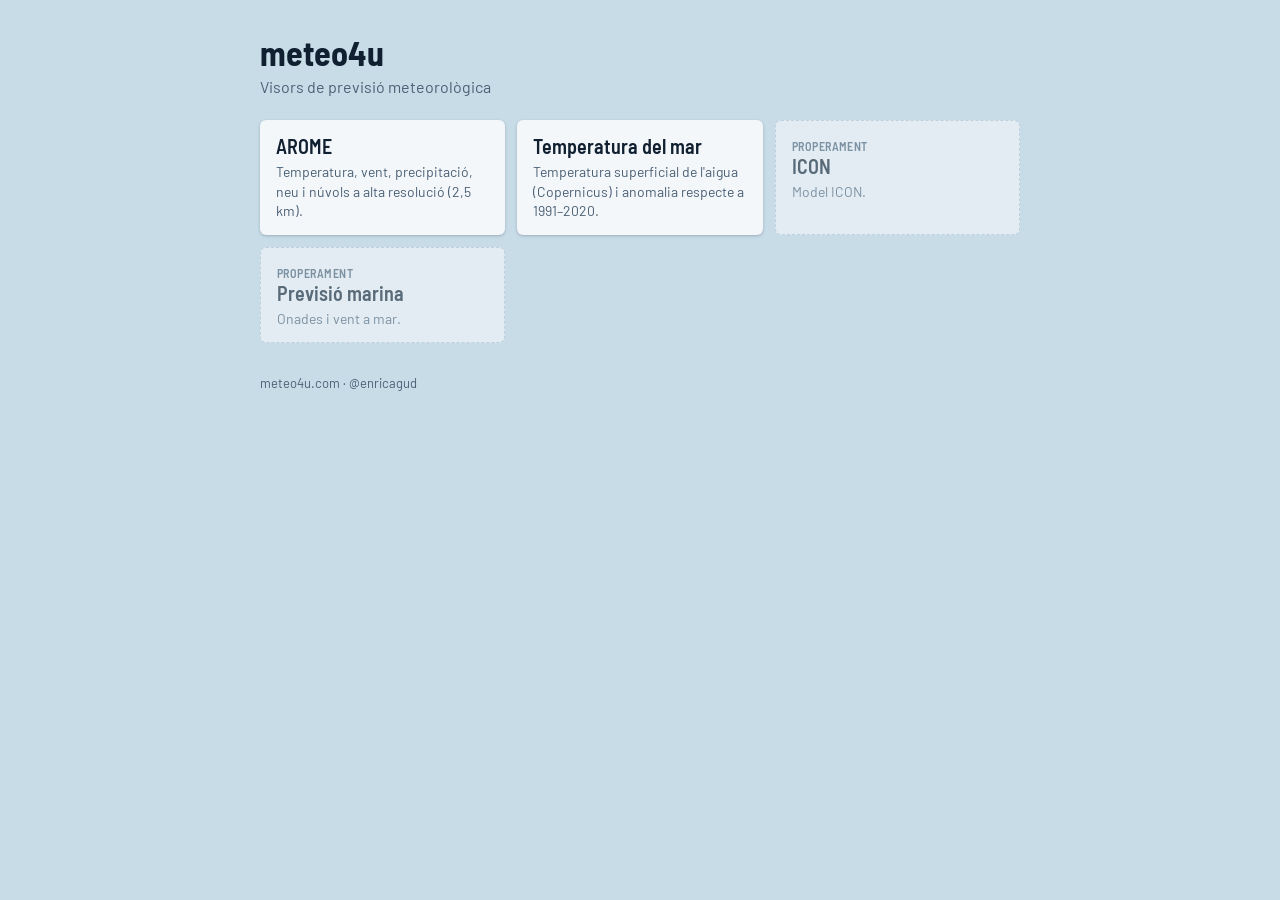
==== index.html @ d197616e "Portada de la web, READMEs dels visors i petites correccions - index.html: portada amb enllaços als " ====
<!DOCTYPE html>
<html lang="ca">
<head>
<meta charset="utf-8">
<meta name="viewport" content="width=device-width, initial-scale=1">
<title>meteo4u · visors de previsió</title>
<link rel="preconnect" href="https://fonts.googleapis.com">
<link rel="stylesheet" href="https://fonts.googleapis.com/css2?family=Barlow:wght@400;500&family=Barlow+Semi+Condensed:wght@500;600;700&display=swap">
<style>
  :root {
    --ink: #102030;
    --ink-soft: #4a6075;
    --panel: #f4f7fa;
    --line: #b9c8d6;
    --sea: #c8dce8;
    --sans: "Barlow", "Helvetica Neue", Arial, sans-serif;
    --cond: "Barlow Semi Condensed", "Arial Narrow", Arial, sans-serif;
  }
  html, body { margin: 0; }
  body { background: var(--sea); color: var(--ink); font-family: var(--sans); min-height: 100vh; }
  main { max-width: 760px; margin: 0 auto; padding: 32px 16px 48px; }
  h1 { font-family: var(--cond); font-weight: 700; font-size: 34px; margin: 0; }
  .sub { color: var(--ink-soft); margin: 4px 0 24px; }
  .grid { display: grid; grid-template-columns: repeat(auto-fill, minmax(220px, 1fr)); gap: 12px; }
  .card {
    display: block; padding: 14px 16px; border-radius: 6px; background: var(--panel);
    box-shadow: 0 1px 3px rgba(16, 32, 48, 0.25); color: inherit; text-decoration: none;
  }
  a.card:hover { box-shadow: 0 2px 8px rgba(16, 32, 48, 0.3); }
  a.card:focus-visible { outline: 2px solid var(--ink); outline-offset: 2px; }
  .card h2 { font-family: var(--cond); font-weight: 600; font-size: 20px; margin: 0; }
  .card p { font-size: 14px; color: var(--ink-soft); margin: 4px 0 0; line-height: 1.4; }
  .card.soon { opacity: 0.6; box-shadow: none; border: 1px dashed var(--line); }
  .tag { font-family: var(--cond); font-weight: 600; font-size: 12px; text-transform: uppercase; letter-spacing: 0.04em; color: var(--ink-soft); }
  footer { margin-top: 32px; font-size: 13px; color: var(--ink-soft); }
</style>
</head>
<body>
<main>
  <h1>meteo4u</h1>
  <p class="sub">Visors de previsió meteorològica</p>
  <div class="grid">
    <a class="card" href="visors/arome/">
      <h2>AROME</h2>
      <p>Temperatura, vent, precipitació, neu i núvols a alta resolució (2,5 km).</p>
    </a>
    <a class="card" href="visors/sst/">
      <h2>Temperatura del mar</h2>
      <p>Temperatura superficial de l'aigua (Copernicus) i anomalia respecte a 1991–2020.</p>
    </a>
    <div class="card soon"><span class="tag">Properament</span><h2>ICON</h2><p>Model ICON.</p></div>
    <div class="card soon"><span class="tag">Properament</span><h2>Previsió marina</h2><p>Onades i vent a mar.</p></div>
  </div>
  <footer>meteo4u.com · @enricagud</footer>
</main>
</body>
</html>
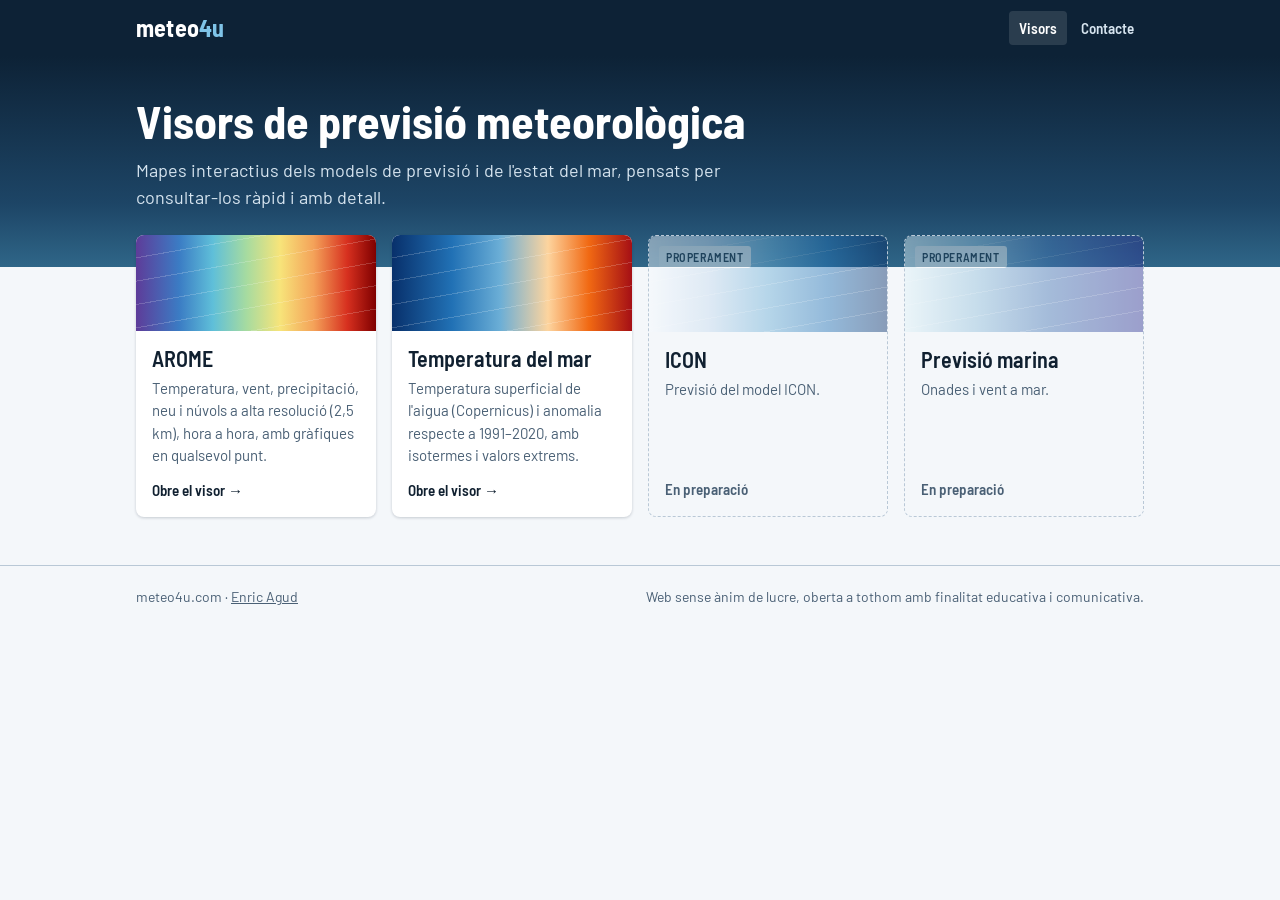
==== commit 1f2ea727: "Nova portada amb els visors i pàgina de Contacte - index.html: portada centrada en els visors (AROME" ====
--- a/index.html
+++ b/index.html
@@ -3,55 +3,74 @@
 <head>
 <meta charset="utf-8">
 <meta name="viewport" content="width=device-width, initial-scale=1">
-<title>meteo4u · visors de previsió</title>
+<title>meteo4u · visors de previsió meteorològica</title>
+<meta name="description" content="Visors de previsió meteorològica: model AROME, temperatura del mar i la seva anomalia, i més.">
 <link rel="preconnect" href="https://fonts.googleapis.com">
 <link rel="stylesheet" href="https://fonts.googleapis.com/css2?family=Barlow:wght@400;500&family=Barlow+Semi+Condensed:wght@500;600;700&display=swap">
-<style>
-  :root {
-    --ink: #102030;
-    --ink-soft: #4a6075;
-    --panel: #f4f7fa;
-    --line: #b9c8d6;
-    --sea: #c8dce8;
-    --sans: "Barlow", "Helvetica Neue", Arial, sans-serif;
-    --cond: "Barlow Semi Condensed", "Arial Narrow", Arial, sans-serif;
-  }
-  html, body { margin: 0; }
-  body { background: var(--sea); color: var(--ink); font-family: var(--sans); min-height: 100vh; }
-  main { max-width: 760px; margin: 0 auto; padding: 32px 16px 48px; }
-  h1 { font-family: var(--cond); font-weight: 700; font-size: 34px; margin: 0; }
-  .sub { color: var(--ink-soft); margin: 4px 0 24px; }
-  .grid { display: grid; grid-template-columns: repeat(auto-fill, minmax(220px, 1fr)); gap: 12px; }
-  .card {
-    display: block; padding: 14px 16px; border-radius: 6px; background: var(--panel);
-    box-shadow: 0 1px 3px rgba(16, 32, 48, 0.25); color: inherit; text-decoration: none;
-  }
-  a.card:hover { box-shadow: 0 2px 8px rgba(16, 32, 48, 0.3); }
-  a.card:focus-visible { outline: 2px solid var(--ink); outline-offset: 2px; }
-  .card h2 { font-family: var(--cond); font-weight: 600; font-size: 20px; margin: 0; }
-  .card p { font-size: 14px; color: var(--ink-soft); margin: 4px 0 0; line-height: 1.4; }
-  .card.soon { opacity: 0.6; box-shadow: none; border: 1px dashed var(--line); }
-  .tag { font-family: var(--cond); font-weight: 600; font-size: 12px; text-transform: uppercase; letter-spacing: 0.04em; color: var(--ink-soft); }
-  footer { margin-top: 32px; font-size: 13px; color: var(--ink-soft); }
-</style>
+<link rel="stylesheet" href="assets/site.css">
 </head>
 <body>
-<main>
-  <h1>meteo4u</h1>
-  <p class="sub">Visors de previsió meteorològica</p>
-  <div class="grid">
-    <a class="card" href="visors/arome/">
-      <h2>AROME</h2>
-      <p>Temperatura, vent, precipitació, neu i núvols a alta resolució (2,5 km).</p>
-    </a>
-    <a class="card" href="visors/sst/">
-      <h2>Temperatura del mar</h2>
-      <p>Temperatura superficial de l'aigua (Copernicus) i anomalia respecte a 1991–2020.</p>
-    </a>
-    <div class="card soon"><span class="tag">Properament</span><h2>ICON</h2><p>Model ICON.</p></div>
-    <div class="card soon"><span class="tag">Properament</span><h2>Previsió marina</h2><p>Onades i vent a mar.</p></div>
+<header class="top">
+  <div class="wrap">
+    <a class="brand" href="./">meteo<span>4u</span></a>
+    <nav aria-label="Principal">
+      <a href="./" aria-current="page">Visors</a>
+      <a href="contacte/">Contacte</a>
+    </nav>
   </div>
-  <footer>meteo4u.com · @enricagud</footer>
+</header>
+
+<section class="hero">
+  <div class="wrap">
+    <h1>Visors de previsió meteorològica</h1>
+    <p>Mapes interactius dels models de previsió i de l'estat del mar, pensats per consultar-los ràpid i amb detall.</p>
+  </div>
+</section>
+
+<main class="viewers">
+  <div class="wrap">
+    <div class="grid">
+      <a class="card" href="visors/arome/">
+        <div class="swatch sw-arome"></div>
+        <div class="body">
+          <h2>AROME</h2>
+          <p>Temperatura, vent, precipitació, neu i núvols a alta resolució (2,5 km), hora a hora, amb gràfiques en qualsevol punt.</p>
+          <span class="go">Obre el visor →</span>
+        </div>
+      </a>
+      <a class="card" href="visors/sst/">
+        <div class="swatch sw-sst"></div>
+        <div class="body">
+          <h2>Temperatura del mar</h2>
+          <p>Temperatura superficial de l'aigua (Copernicus) i anomalia respecte a 1991–2020, amb isotermes i valors extrems.</p>
+          <span class="go">Obre el visor →</span>
+        </div>
+      </a>
+      <div class="card soon">
+        <div class="swatch sw-icon"><span class="tag">Properament</span></div>
+        <div class="body">
+          <h2>ICON</h2>
+          <p>Previsió del model ICON.</p>
+          <span class="go">En preparació</span>
+        </div>
+      </div>
+      <div class="card soon">
+        <div class="swatch sw-mar"><span class="tag">Properament</span></div>
+        <div class="body">
+          <h2>Previsió marina</h2>
+          <p>Onades i vent a mar.</p>
+          <span class="go">En preparació</span>
+        </div>
+      </div>
+    </div>
+  </div>
 </main>
+
+<footer>
+  <div class="wrap">
+    <span>meteo4u.com · <a href="contacte/">Enric Agud</a></span>
+    <span>Web sense ànim de lucre, oberta a tothom amb finalitat educativa i comunicativa.</span>
+  </div>
+</footer>
 </body>
 </html>
--- a/assets/site.css
+++ b/assets/site.css
@@ -0,0 +1,100 @@
+/* Estils comuns de la portada i les pàgines de text (els visors porten els seus) */
+:root {
+  --ink: #102030;
+  --ink-soft: #4a6075;
+  --panel: #f4f7fa;
+  --line: #b9c8d6;
+  --sea: #c8dce8;
+  --deep: #0d2236;
+  --sans: "Barlow", "Helvetica Neue", Arial, sans-serif;
+  --cond: "Barlow Semi Condensed", "Arial Narrow", Arial, sans-serif;
+}
+* { box-sizing: border-box; }
+html, body { margin: 0; }
+body { background: var(--panel); color: var(--ink); font-family: var(--sans); line-height: 1.5; }
+a { color: inherit; }
+:focus-visible { outline: 2px solid var(--ink); outline-offset: 2px; }
+.wrap { max-width: 1040px; margin: 0 auto; padding: 0 16px; }
+
+/* Capçalera */
+.top { background: var(--deep); color: #fff; }
+.top .wrap { display: flex; align-items: center; justify-content: space-between; gap: 16px; height: 56px; }
+.brand { font-family: var(--cond); font-weight: 700; font-size: 24px; text-decoration: none; letter-spacing: 0.01em; }
+.brand span { color: #7fc4e8; }
+.top nav { display: flex; gap: 4px; }
+.top nav a {
+  font-family: var(--cond); font-weight: 600; font-size: 15px; text-decoration: none;
+  padding: 6px 10px; border-radius: 4px; color: #d6e4ef;
+}
+.top nav a:hover, .top nav a[aria-current="page"] { background: rgba(255, 255, 255, 0.12); color: #fff; }
+.top :focus-visible { outline-color: #fff; }
+
+/* Capçalera gran de la portada */
+.hero {
+  background: linear-gradient(180deg, var(--deep) 0%, #1d4566 70%, #2f6688 100%);
+  color: #fff; padding: 40px 0 56px;
+}
+.hero h1 { font-family: var(--cond); font-weight: 700; font-size: clamp(30px, 6vw, 46px); line-height: 1.1; margin: 0; }
+.hero p { color: #d6e4ef; font-size: 18px; max-width: 34em; margin: 10px 0 0; }
+
+/* Targetes dels visors */
+.viewers { margin-top: -32px; padding-bottom: 48px; }
+.grid { display: grid; grid-template-columns: repeat(auto-fill, minmax(230px, 1fr)); gap: 16px; }
+.card {
+  display: flex; flex-direction: column; background: #fff; border-radius: 8px; overflow: hidden;
+  box-shadow: 0 1px 3px rgba(16, 32, 48, 0.2); color: inherit; text-decoration: none;
+}
+a.card { transition: box-shadow 0.15s, transform 0.15s; }
+a.card:hover { box-shadow: 0 6px 18px rgba(16, 32, 48, 0.22); transform: translateY(-2px); }
+.card .swatch { height: 96px; position: relative; }
+.card .body { padding: 14px 16px 16px; flex: 1; display: flex; flex-direction: column; }
+.card h2 { font-family: var(--cond); font-weight: 600; font-size: 22px; line-height: 1.2; margin: 0; }
+.card p { font-size: 15px; color: var(--ink-soft); margin: 6px 0 0; flex: 1; }
+.card .go { font-family: var(--cond); font-weight: 600; font-size: 15px; margin-top: 12px; }
+.card.soon { background: transparent; box-shadow: none; border: 1px dashed var(--line); }
+.card.soon .swatch { opacity: 0.45; }
+.card.soon .go { color: var(--ink-soft); }
+.tag {
+  position: absolute; top: 10px; left: 10px; font-family: var(--cond); font-weight: 600; font-size: 12px;
+  text-transform: uppercase; letter-spacing: 0.05em; background: rgba(255, 255, 255, 0.9);
+  color: var(--ink); padding: 2px 7px; border-radius: 3px;
+}
+/* Franges de color inspirades en les paletes de cada visor */
+.sw-arome { background: linear-gradient(90deg, #5e3c99 0%, #3b7cc4 18%, #5fbfd9 32%, #a6dba0 46%, #f7e47a 60%, #f4a259 74%, #d7301f 88%, #7f0000 100%); }
+.sw-sst   { background: linear-gradient(90deg, #08306b 0%, #2171b5 25%, #6baed6 45%, #fdd49e 65%, #f16913 82%, #a50f15 100%); }
+.sw-icon  { background: linear-gradient(90deg, #f7fbff 0%, #c6dbef 25%, #6baed6 50%, #2171b5 75%, #08306b 100%); }
+.sw-mar   { background: linear-gradient(90deg, #e0f3f8 0%, #91bfdb 30%, #4575b4 60%, #313695 100%); }
+.swatch::after {
+  content: ""; position: absolute; inset: 0;
+  background: repeating-linear-gradient(170deg, transparent 0 22px, rgba(255, 255, 255, 0.18) 22px 23px);
+}
+
+/* Blocs de text */
+.section { padding: 8px 0 48px; }
+.section h2 { font-family: var(--cond); font-weight: 700; font-size: 26px; margin: 0 0 8px; }
+.section p { max-width: 40em; color: var(--ink-soft); margin: 0 0 10px; }
+
+/* Pàgina de contacte */
+.page-head { background: var(--deep); color: #fff; padding: 32px 0 36px; }
+.page-head h1 { font-family: var(--cond); font-weight: 700; font-size: 36px; margin: 0; }
+.page-head p { color: #d6e4ef; margin: 6px 0 0; }
+.about { display: grid; grid-template-columns: 160px 1fr; gap: 24px; align-items: start; padding: 32px 0 48px; }
+.avatar {
+  width: 160px; height: 160px; border-radius: 50%; background: linear-gradient(135deg, #1d4566, #5fbfd9);
+  color: #fff; display: grid; place-items: center; font-family: var(--cond); font-weight: 700; font-size: 52px;
+  object-fit: cover;
+}
+.about h2 { font-family: var(--cond); font-weight: 700; font-size: 26px; margin: 0 0 6px; }
+.about p { margin: 0 0 12px; max-width: 38em; }
+.contact-list { list-style: none; padding: 0; margin: 16px 0 0; display: grid; gap: 8px; }
+.contact-list li { display: flex; gap: 10px; align-items: baseline; }
+.contact-list .k { font-family: var(--cond); font-weight: 600; color: var(--ink-soft); min-width: 7em; }
+@media (max-width: 560px) {
+  .about { grid-template-columns: 1fr; }
+  .avatar { width: 120px; height: 120px; font-size: 40px; }
+  .contact-list li { flex-direction: column; gap: 0; }
+}
+
+/* Peu */
+footer { border-top: 1px solid var(--line); padding: 20px 0 28px; font-size: 14px; color: var(--ink-soft); }
+footer .wrap { display: flex; flex-wrap: wrap; gap: 8px 24px; justify-content: space-between; }
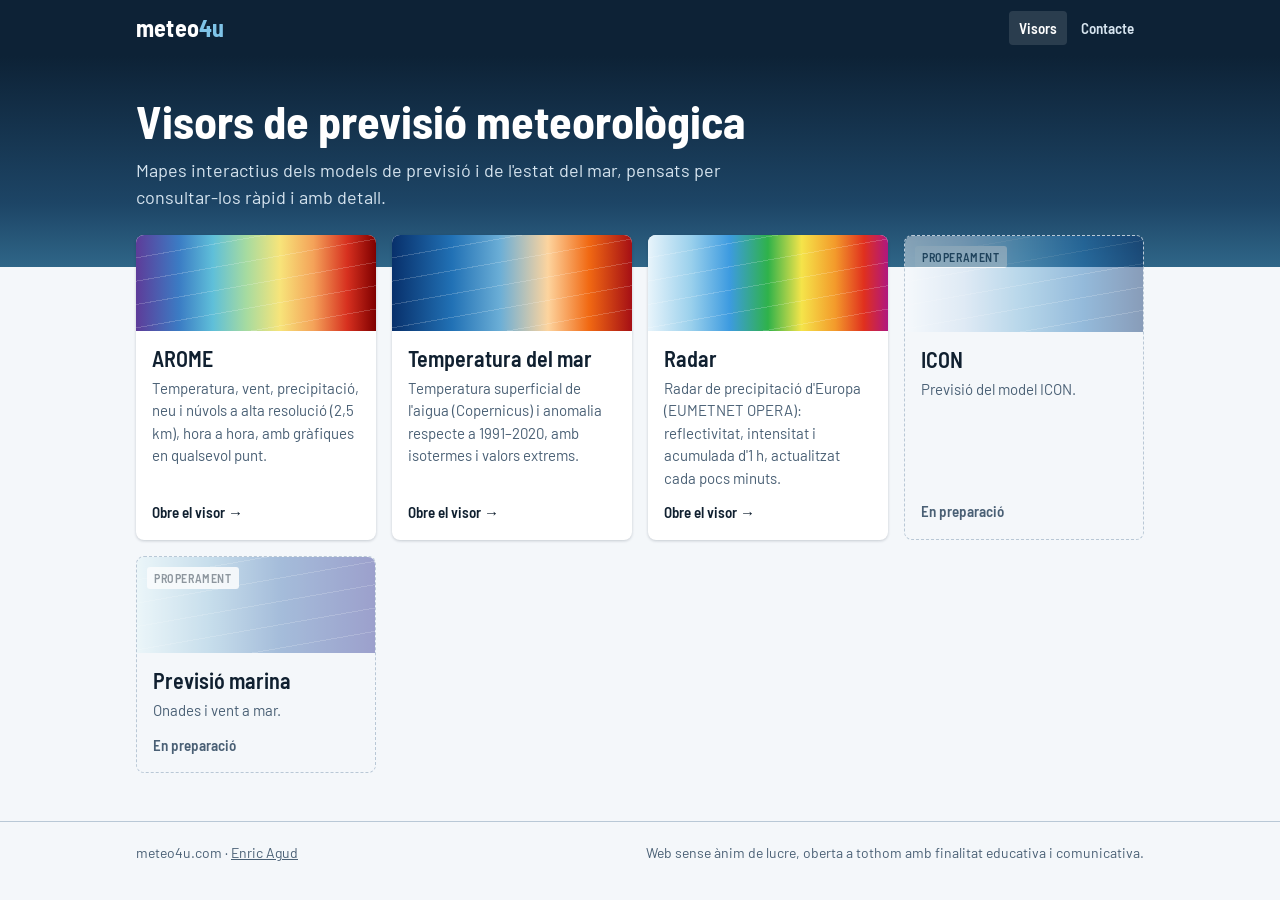
==== commit 46b14285: "Portada: afegeix la targeta del visor de radar Co-Authored-By: Claude Opus 5.5 <noreply@anthropic.co" ====
--- a/index.html
+++ b/index.html
@@ -4,7 +4,7 @@
 <meta charset="utf-8">
 <meta name="viewport" content="width=device-width, initial-scale=1">
 <title>meteo4u · visors de previsió meteorològica</title>
-<meta name="description" content="Visors de previsió meteorològica: model AROME, temperatura del mar i la seva anomalia, i més.">
+<meta name="description" content="Visors de previsió meteorològica: model AROME, radar de precipitació, temperatura del mar i la seva anomalia, i més.">
 <link rel="preconnect" href="https://fonts.googleapis.com">
 <link rel="stylesheet" href="https://fonts.googleapis.com/css2?family=Barlow:wght@400;500&family=Barlow+Semi+Condensed:wght@500;600;700&display=swap">
 <link rel="stylesheet" href="assets/site.css">
@@ -46,6 +46,14 @@
           <span class="go">Obre el visor →</span>
         </div>
       </a>
+      <a class="card" href="visors/radar/">
+        <div class="swatch sw-radar"></div>
+        <div class="body">
+          <h2>Radar</h2>
+          <p>Radar de precipitació d'Europa (EUMETNET OPERA): reflectivitat, intensitat i acumulada d'1 h, actualitzat cada pocs minuts.</p>
+          <span class="go">Obre el visor →</span>
+        </div>
+      </a>
       <div class="card soon">
         <div class="swatch sw-icon"><span class="tag">Properament</span></div>
         <div class="body">
--- a/assets/site.css
+++ b/assets/site.css
@@ -62,6 +62,7 @@
 /* Franges de color inspirades en les paletes de cada visor */
 .sw-arome { background: linear-gradient(90deg, #5e3c99 0%, #3b7cc4 18%, #5fbfd9 32%, #a6dba0 46%, #f7e47a 60%, #f4a259 74%, #d7301f 88%, #7f0000 100%); }
 .sw-sst   { background: linear-gradient(90deg, #08306b 0%, #2171b5 25%, #6baed6 45%, #fdd49e 65%, #f16913 82%, #a50f15 100%); }
+.sw-radar { background: linear-gradient(90deg, #e8f4fb 0%, #9ad0ec 18%, #3d9be0 34%, #2fb24a 50%, #f5e44a 64%, #f39a2b 78%, #e0301e 90%, #b0177f 100%); }
 .sw-icon  { background: linear-gradient(90deg, #f7fbff 0%, #c6dbef 25%, #6baed6 50%, #2171b5 75%, #08306b 100%); }
 .sw-mar   { background: linear-gradient(90deg, #e0f3f8 0%, #91bfdb 30%, #4575b4 60%, #313695 100%); }
 .swatch::after {
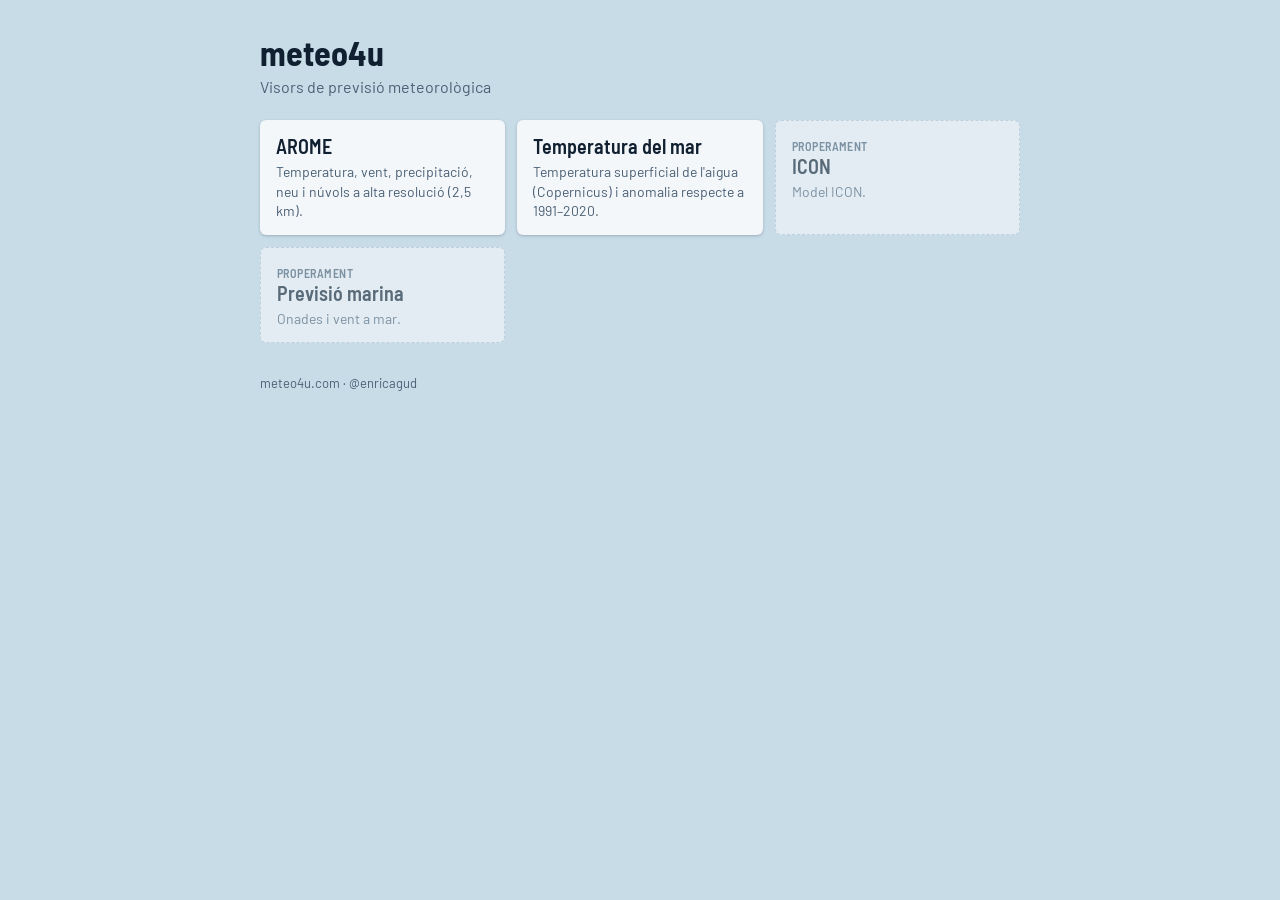
==== commit 092212c5: "Merge 6f1d322bcc733ab4a546596b0bff3f0c1e02b6e9 into f559bfa80b6a220b2ea7ae498afc64142f24259a" ====
--- a/index.html
+++ b/index.html
@@ -3,82 +3,55 @@
 <head>
 <meta charset="utf-8">
 <meta name="viewport" content="width=device-width, initial-scale=1">
-<title>meteo4u · visors de previsió meteorològica</title>
-<meta name="description" content="Visors de previsió meteorològica: model AROME, radar de precipitació, temperatura del mar i la seva anomalia, i més.">
+<title>meteo4u · visors de previsió</title>
 <link rel="preconnect" href="https://fonts.googleapis.com">
 <link rel="stylesheet" href="https://fonts.googleapis.com/css2?family=Barlow:wght@400;500&family=Barlow+Semi+Condensed:wght@500;600;700&display=swap">
-<link rel="stylesheet" href="assets/site.css">
+<style>
+  :root {
+    --ink: #102030;
+    --ink-soft: #4a6075;
+    --panel: #f4f7fa;
+    --line: #b9c8d6;
+    --sea: #c8dce8;
+    --sans: "Barlow", "Helvetica Neue", Arial, sans-serif;
+    --cond: "Barlow Semi Condensed", "Arial Narrow", Arial, sans-serif;
+  }
+  html, body { margin: 0; }
+  body { background: var(--sea); color: var(--ink); font-family: var(--sans); min-height: 100vh; }
+  main { max-width: 760px; margin: 0 auto; padding: 32px 16px 48px; }
+  h1 { font-family: var(--cond); font-weight: 700; font-size: 34px; margin: 0; }
+  .sub { color: var(--ink-soft); margin: 4px 0 24px; }
+  .grid { display: grid; grid-template-columns: repeat(auto-fill, minmax(220px, 1fr)); gap: 12px; }
+  .card {
+    display: block; padding: 14px 16px; border-radius: 6px; background: var(--panel);
+    box-shadow: 0 1px 3px rgba(16, 32, 48, 0.25); color: inherit; text-decoration: none;
+  }
+  a.card:hover { box-shadow: 0 2px 8px rgba(16, 32, 48, 0.3); }
+  a.card:focus-visible { outline: 2px solid var(--ink); outline-offset: 2px; }
+  .card h2 { font-family: var(--cond); font-weight: 600; font-size: 20px; margin: 0; }
+  .card p { font-size: 14px; color: var(--ink-soft); margin: 4px 0 0; line-height: 1.4; }
+  .card.soon { opacity: 0.6; box-shadow: none; border: 1px dashed var(--line); }
+  .tag { font-family: var(--cond); font-weight: 600; font-size: 12px; text-transform: uppercase; letter-spacing: 0.04em; color: var(--ink-soft); }
+  footer { margin-top: 32px; font-size: 13px; color: var(--ink-soft); }
+</style>
 </head>
 <body>
-<header class="top">
-  <div class="wrap">
-    <a class="brand" href="./">meteo<span>4u</span></a>
-    <nav aria-label="Principal">
-      <a href="./" aria-current="page">Visors</a>
-      <a href="contacte/">Contacte</a>
-    </nav>
+<main>
+  <h1>meteo4u</h1>
+  <p class="sub">Visors de previsió meteorològica</p>
+  <div class="grid">
+    <a class="card" href="visors/arome/">
+      <h2>AROME</h2>
+      <p>Temperatura, vent, precipitació, neu i núvols a alta resolució (2,5 km).</p>
+    </a>
+    <a class="card" href="visors/sst/">
+      <h2>Temperatura del mar</h2>
+      <p>Temperatura superficial de l'aigua (Copernicus) i anomalia respecte a 1991–2020.</p>
+    </a>
+    <div class="card soon"><span class="tag">Properament</span><h2>ICON</h2><p>Model ICON.</p></div>
+    <div class="card soon"><span class="tag">Properament</span><h2>Previsió marina</h2><p>Onades i vent a mar.</p></div>
   </div>
-</header>
-
-<section class="hero">
-  <div class="wrap">
-    <h1>Visors de previsió meteorològica</h1>
-    <p>Mapes interactius dels models de previsió i de l'estat del mar, pensats per consultar-los ràpid i amb detall.</p>
-  </div>
-</section>
-
-<main class="viewers">
-  <div class="wrap">
-    <div class="grid">
-      <a class="card" href="visors/arome/">
-        <div class="swatch sw-arome"></div>
-        <div class="body">
-          <h2>AROME</h2>
-          <p>Temperatura, vent, precipitació, neu i núvols a alta resolució (2,5 km), hora a hora, amb gràfiques en qualsevol punt.</p>
-          <span class="go">Obre el visor →</span>
-        </div>
-      </a>
-      <a class="card" href="visors/sst/">
-        <div class="swatch sw-sst"></div>
-        <div class="body">
-          <h2>Temperatura del mar</h2>
-          <p>Temperatura superficial de l'aigua (Copernicus) i anomalia respecte a 1991–2020, amb isotermes i valors extrems.</p>
-          <span class="go">Obre el visor →</span>
-        </div>
-      </a>
-      <a class="card" href="visors/radar/">
-        <div class="swatch sw-radar"></div>
-        <div class="body">
-          <h2>Radar</h2>
-          <p>Radar de precipitació d'Europa (EUMETNET OPERA): reflectivitat, intensitat i acumulada d'1 h, actualitzat cada pocs minuts.</p>
-          <span class="go">Obre el visor →</span>
-        </div>
-      </a>
-      <div class="card soon">
-        <div class="swatch sw-icon"><span class="tag">Properament</span></div>
-        <div class="body">
-          <h2>ICON</h2>
-          <p>Previsió del model ICON.</p>
-          <span class="go">En preparació</span>
-        </div>
-      </div>
-      <div class="card soon">
-        <div class="swatch sw-mar"><span class="tag">Properament</span></div>
-        <div class="body">
-          <h2>Previsió marina</h2>
-          <p>Onades i vent a mar.</p>
-          <span class="go">En preparació</span>
-        </div>
-      </div>
-    </div>
-  </div>
+  <footer>meteo4u.com · @enricagud</footer>
 </main>
-
-<footer>
-  <div class="wrap">
-    <span>meteo4u.com · <a href="contacte/">Enric Agud</a></span>
-    <span>Web sense ànim de lucre, oberta a tothom amb finalitat educativa i comunicativa.</span>
-  </div>
-</footer>
 </body>
 </html>
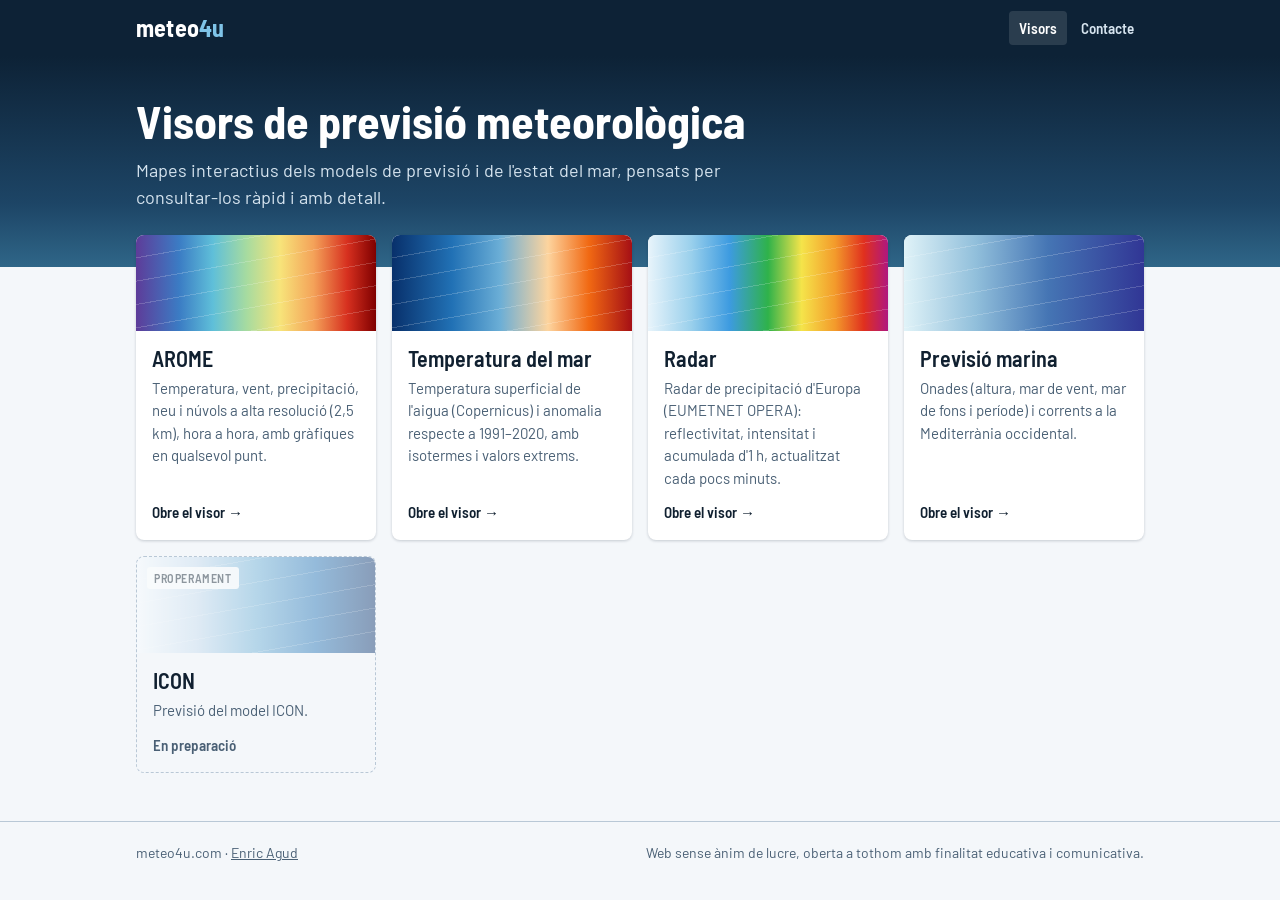
==== commit 410a6363: "Portada: activa la targeta de previsió marina Co-Authored-By: Claude Opus 5.5 <noreply@anthropic.com" ====
--- a/index.html
+++ b/index.html
@@ -3,55 +3,82 @@
 <head>
 <meta charset="utf-8">
 <meta name="viewport" content="width=device-width, initial-scale=1">
-<title>meteo4u · visors de previsió</title>
+<title>meteo4u · visors de previsió meteorològica</title>
+<meta name="description" content="Visors de previsió meteorològica: model AROME, radar de precipitació, previsió marina, temperatura del mar i la seva anomalia, i més.">
 <link rel="preconnect" href="https://fonts.googleapis.com">
 <link rel="stylesheet" href="https://fonts.googleapis.com/css2?family=Barlow:wght@400;500&family=Barlow+Semi+Condensed:wght@500;600;700&display=swap">
-<style>
-  :root {
-    --ink: #102030;
-    --ink-soft: #4a6075;
-    --panel: #f4f7fa;
-    --line: #b9c8d6;
-    --sea: #c8dce8;
-    --sans: "Barlow", "Helvetica Neue", Arial, sans-serif;
-    --cond: "Barlow Semi Condensed", "Arial Narrow", Arial, sans-serif;
-  }
-  html, body { margin: 0; }
-  body { background: var(--sea); color: var(--ink); font-family: var(--sans); min-height: 100vh; }
-  main { max-width: 760px; margin: 0 auto; padding: 32px 16px 48px; }
-  h1 { font-family: var(--cond); font-weight: 700; font-size: 34px; margin: 0; }
-  .sub { color: var(--ink-soft); margin: 4px 0 24px; }
-  .grid { display: grid; grid-template-columns: repeat(auto-fill, minmax(220px, 1fr)); gap: 12px; }
-  .card {
-    display: block; padding: 14px 16px; border-radius: 6px; background: var(--panel);
-    box-shadow: 0 1px 3px rgba(16, 32, 48, 0.25); color: inherit; text-decoration: none;
-  }
-  a.card:hover { box-shadow: 0 2px 8px rgba(16, 32, 48, 0.3); }
-  a.card:focus-visible { outline: 2px solid var(--ink); outline-offset: 2px; }
-  .card h2 { font-family: var(--cond); font-weight: 600; font-size: 20px; margin: 0; }
-  .card p { font-size: 14px; color: var(--ink-soft); margin: 4px 0 0; line-height: 1.4; }
-  .card.soon { opacity: 0.6; box-shadow: none; border: 1px dashed var(--line); }
-  .tag { font-family: var(--cond); font-weight: 600; font-size: 12px; text-transform: uppercase; letter-spacing: 0.04em; color: var(--ink-soft); }
-  footer { margin-top: 32px; font-size: 13px; color: var(--ink-soft); }
-</style>
+<link rel="stylesheet" href="assets/site.css">
 </head>
 <body>
-<main>
-  <h1>meteo4u</h1>
-  <p class="sub">Visors de previsió meteorològica</p>
-  <div class="grid">
-    <a class="card" href="visors/arome/">
-      <h2>AROME</h2>
-      <p>Temperatura, vent, precipitació, neu i núvols a alta resolució (2,5 km).</p>
-    </a>
-    <a class="card" href="visors/sst/">
-      <h2>Temperatura del mar</h2>
-      <p>Temperatura superficial de l'aigua (Copernicus) i anomalia respecte a 1991–2020.</p>
-    </a>
-    <div class="card soon"><span class="tag">Properament</span><h2>ICON</h2><p>Model ICON.</p></div>
-    <div class="card soon"><span class="tag">Properament</span><h2>Previsió marina</h2><p>Onades i vent a mar.</p></div>
+<header class="top">
+  <div class="wrap">
+    <a class="brand" href="./">meteo<span>4u</span></a>
+    <nav aria-label="Principal">
+      <a href="./" aria-current="page">Visors</a>
+      <a href="contacte/">Contacte</a>
+    </nav>
   </div>
-  <footer>meteo4u.com · @enricagud</footer>
+</header>
+
+<section class="hero">
+  <div class="wrap">
+    <h1>Visors de previsió meteorològica</h1>
+    <p>Mapes interactius dels models de previsió i de l'estat del mar, pensats per consultar-los ràpid i amb detall.</p>
+  </div>
+</section>
+
+<main class="viewers">
+  <div class="wrap">
+    <div class="grid">
+      <a class="card" href="visors/arome/">
+        <div class="swatch sw-arome"></div>
+        <div class="body">
+          <h2>AROME</h2>
+          <p>Temperatura, vent, precipitació, neu i núvols a alta resolució (2,5 km), hora a hora, amb gràfiques en qualsevol punt.</p>
+          <span class="go">Obre el visor →</span>
+        </div>
+      </a>
+      <a class="card" href="visors/sst/">
+        <div class="swatch sw-sst"></div>
+        <div class="body">
+          <h2>Temperatura del mar</h2>
+          <p>Temperatura superficial de l'aigua (Copernicus) i anomalia respecte a 1991–2020, amb isotermes i valors extrems.</p>
+          <span class="go">Obre el visor →</span>
+        </div>
+      </a>
+      <a class="card" href="visors/radar/">
+        <div class="swatch sw-radar"></div>
+        <div class="body">
+          <h2>Radar</h2>
+          <p>Radar de precipitació d'Europa (EUMETNET OPERA): reflectivitat, intensitat i acumulada d'1 h, actualitzat cada pocs minuts.</p>
+          <span class="go">Obre el visor →</span>
+        </div>
+      </a>
+      <a class="card" href="visors/marina/">
+        <div class="swatch sw-mar"></div>
+        <div class="body">
+          <h2>Previsió marina</h2>
+          <p>Onades (altura, mar de vent, mar de fons i període) i corrents a la Mediterrània occidental.</p>
+          <span class="go">Obre el visor →</span>
+        </div>
+      </a>
+      <div class="card soon">
+        <div class="swatch sw-icon"><span class="tag">Properament</span></div>
+        <div class="body">
+          <h2>ICON</h2>
+          <p>Previsió del model ICON.</p>
+          <span class="go">En preparació</span>
+        </div>
+      </div>
+    </div>
+  </div>
 </main>
+
+<footer>
+  <div class="wrap">
+    <span>meteo4u.com · <a href="contacte/">Enric Agud</a></span>
+    <span>Web sense ànim de lucre, oberta a tothom amb finalitat educativa i comunicativa.</span>
+  </div>
+</footer>
 </body>
 </html>
--- a/assets/site.css
+++ b/assets/site.css
@@ -0,0 +1,101 @@
+/* Estils comuns de la portada i les pàgines de text (els visors porten els seus) */
+:root {
+  --ink: #102030;
+  --ink-soft: #4a6075;
+  --panel: #f4f7fa;
+  --line: #b9c8d6;
+  --sea: #c8dce8;
+  --deep: #0d2236;
+  --sans: "Barlow", "Helvetica Neue", Arial, sans-serif;
+  --cond: "Barlow Semi Condensed", "Arial Narrow", Arial, sans-serif;
+}
+* { box-sizing: border-box; }
+html, body { margin: 0; }
+body { background: var(--panel); color: var(--ink); font-family: var(--sans); line-height: 1.5; }
+a { color: inherit; }
+:focus-visible { outline: 2px solid var(--ink); outline-offset: 2px; }
+.wrap { max-width: 1040px; margin: 0 auto; padding: 0 16px; }
+
+/* Capçalera */
+.top { background: var(--deep); color: #fff; }
+.top .wrap { display: flex; align-items: center; justify-content: space-between; gap: 16px; height: 56px; }
+.brand { font-family: var(--cond); font-weight: 700; font-size: 24px; text-decoration: none; letter-spacing: 0.01em; }
+.brand span { color: #7fc4e8; }
+.top nav { display: flex; gap: 4px; }
+.top nav a {
+  font-family: var(--cond); font-weight: 600; font-size: 15px; text-decoration: none;
+  padding: 6px 10px; border-radius: 4px; color: #d6e4ef;
+}
+.top nav a:hover, .top nav a[aria-current="page"] { background: rgba(255, 255, 255, 0.12); color: #fff; }
+.top :focus-visible { outline-color: #fff; }
+
+/* Capçalera gran de la portada */
+.hero {
+  background: linear-gradient(180deg, var(--deep) 0%, #1d4566 70%, #2f6688 100%);
+  color: #fff; padding: 40px 0 56px;
+}
+.hero h1 { font-family: var(--cond); font-weight: 700; font-size: clamp(30px, 6vw, 46px); line-height: 1.1; margin: 0; }
+.hero p { color: #d6e4ef; font-size: 18px; max-width: 34em; margin: 10px 0 0; }
+
+/* Targetes dels visors */
+.viewers { margin-top: -32px; padding-bottom: 48px; }
+.grid { display: grid; grid-template-columns: repeat(auto-fill, minmax(230px, 1fr)); gap: 16px; }
+.card {
+  display: flex; flex-direction: column; background: #fff; border-radius: 8px; overflow: hidden;
+  box-shadow: 0 1px 3px rgba(16, 32, 48, 0.2); color: inherit; text-decoration: none;
+}
+a.card { transition: box-shadow 0.15s, transform 0.15s; }
+a.card:hover { box-shadow: 0 6px 18px rgba(16, 32, 48, 0.22); transform: translateY(-2px); }
+.card .swatch { height: 96px; position: relative; }
+.card .body { padding: 14px 16px 16px; flex: 1; display: flex; flex-direction: column; }
+.card h2 { font-family: var(--cond); font-weight: 600; font-size: 22px; line-height: 1.2; margin: 0; }
+.card p { font-size: 15px; color: var(--ink-soft); margin: 6px 0 0; flex: 1; }
+.card .go { font-family: var(--cond); font-weight: 600; font-size: 15px; margin-top: 12px; }
+.card.soon { background: transparent; box-shadow: none; border: 1px dashed var(--line); }
+.card.soon .swatch { opacity: 0.45; }
+.card.soon .go { color: var(--ink-soft); }
+.tag {
+  position: absolute; top: 10px; left: 10px; font-family: var(--cond); font-weight: 600; font-size: 12px;
+  text-transform: uppercase; letter-spacing: 0.05em; background: rgba(255, 255, 255, 0.9);
+  color: var(--ink); padding: 2px 7px; border-radius: 3px;
+}
+/* Franges de color inspirades en les paletes de cada visor */
+.sw-arome { background: linear-gradient(90deg, #5e3c99 0%, #3b7cc4 18%, #5fbfd9 32%, #a6dba0 46%, #f7e47a 60%, #f4a259 74%, #d7301f 88%, #7f0000 100%); }
+.sw-sst   { background: linear-gradient(90deg, #08306b 0%, #2171b5 25%, #6baed6 45%, #fdd49e 65%, #f16913 82%, #a50f15 100%); }
+.sw-radar { background: linear-gradient(90deg, #e8f4fb 0%, #9ad0ec 18%, #3d9be0 34%, #2fb24a 50%, #f5e44a 64%, #f39a2b 78%, #e0301e 90%, #b0177f 100%); }
+.sw-icon  { background: linear-gradient(90deg, #f7fbff 0%, #c6dbef 25%, #6baed6 50%, #2171b5 75%, #08306b 100%); }
+.sw-mar   { background: linear-gradient(90deg, #e0f3f8 0%, #91bfdb 30%, #4575b4 60%, #313695 100%); }
+.swatch::after {
+  content: ""; position: absolute; inset: 0;
+  background: repeating-linear-gradient(170deg, transparent 0 22px, rgba(255, 255, 255, 0.18) 22px 23px);
+}
+
+/* Blocs de text */
+.section { padding: 8px 0 48px; }
+.section h2 { font-family: var(--cond); font-weight: 700; font-size: 26px; margin: 0 0 8px; }
+.section p { max-width: 40em; color: var(--ink-soft); margin: 0 0 10px; }
+
+/* Pàgina de contacte */
+.page-head { background: var(--deep); color: #fff; padding: 32px 0 36px; }
+.page-head h1 { font-family: var(--cond); font-weight: 700; font-size: 36px; margin: 0; }
+.page-head p { color: #d6e4ef; margin: 6px 0 0; }
+.about { display: grid; grid-template-columns: 160px 1fr; gap: 24px; align-items: start; padding: 32px 0 48px; }
+.avatar {
+  width: 160px; height: 160px; border-radius: 50%; background: linear-gradient(135deg, #1d4566, #5fbfd9);
+  color: #fff; display: grid; place-items: center; font-family: var(--cond); font-weight: 700; font-size: 52px;
+  object-fit: cover;
+}
+.about h2 { font-family: var(--cond); font-weight: 700; font-size: 26px; margin: 0 0 6px; }
+.about p { margin: 0 0 12px; max-width: 38em; }
+.contact-list { list-style: none; padding: 0; margin: 16px 0 0; display: grid; gap: 8px; }
+.contact-list li { display: flex; gap: 10px; align-items: baseline; }
+.contact-list .k { font-family: var(--cond); font-weight: 600; color: var(--ink-soft); min-width: 7em; }
+@media (max-width: 560px) {
+  .about { grid-template-columns: 1fr; }
+  .avatar { width: 120px; height: 120px; font-size: 40px; }
+  .contact-list li { flex-direction: column; gap: 0; }
+}
+
+/* Peu */
+footer { border-top: 1px solid var(--line); padding: 20px 0 28px; font-size: 14px; color: var(--ink-soft); }
+footer .wrap { display: flex; flex-wrap: wrap; gap: 8px 24px; justify-content: space-between; }
